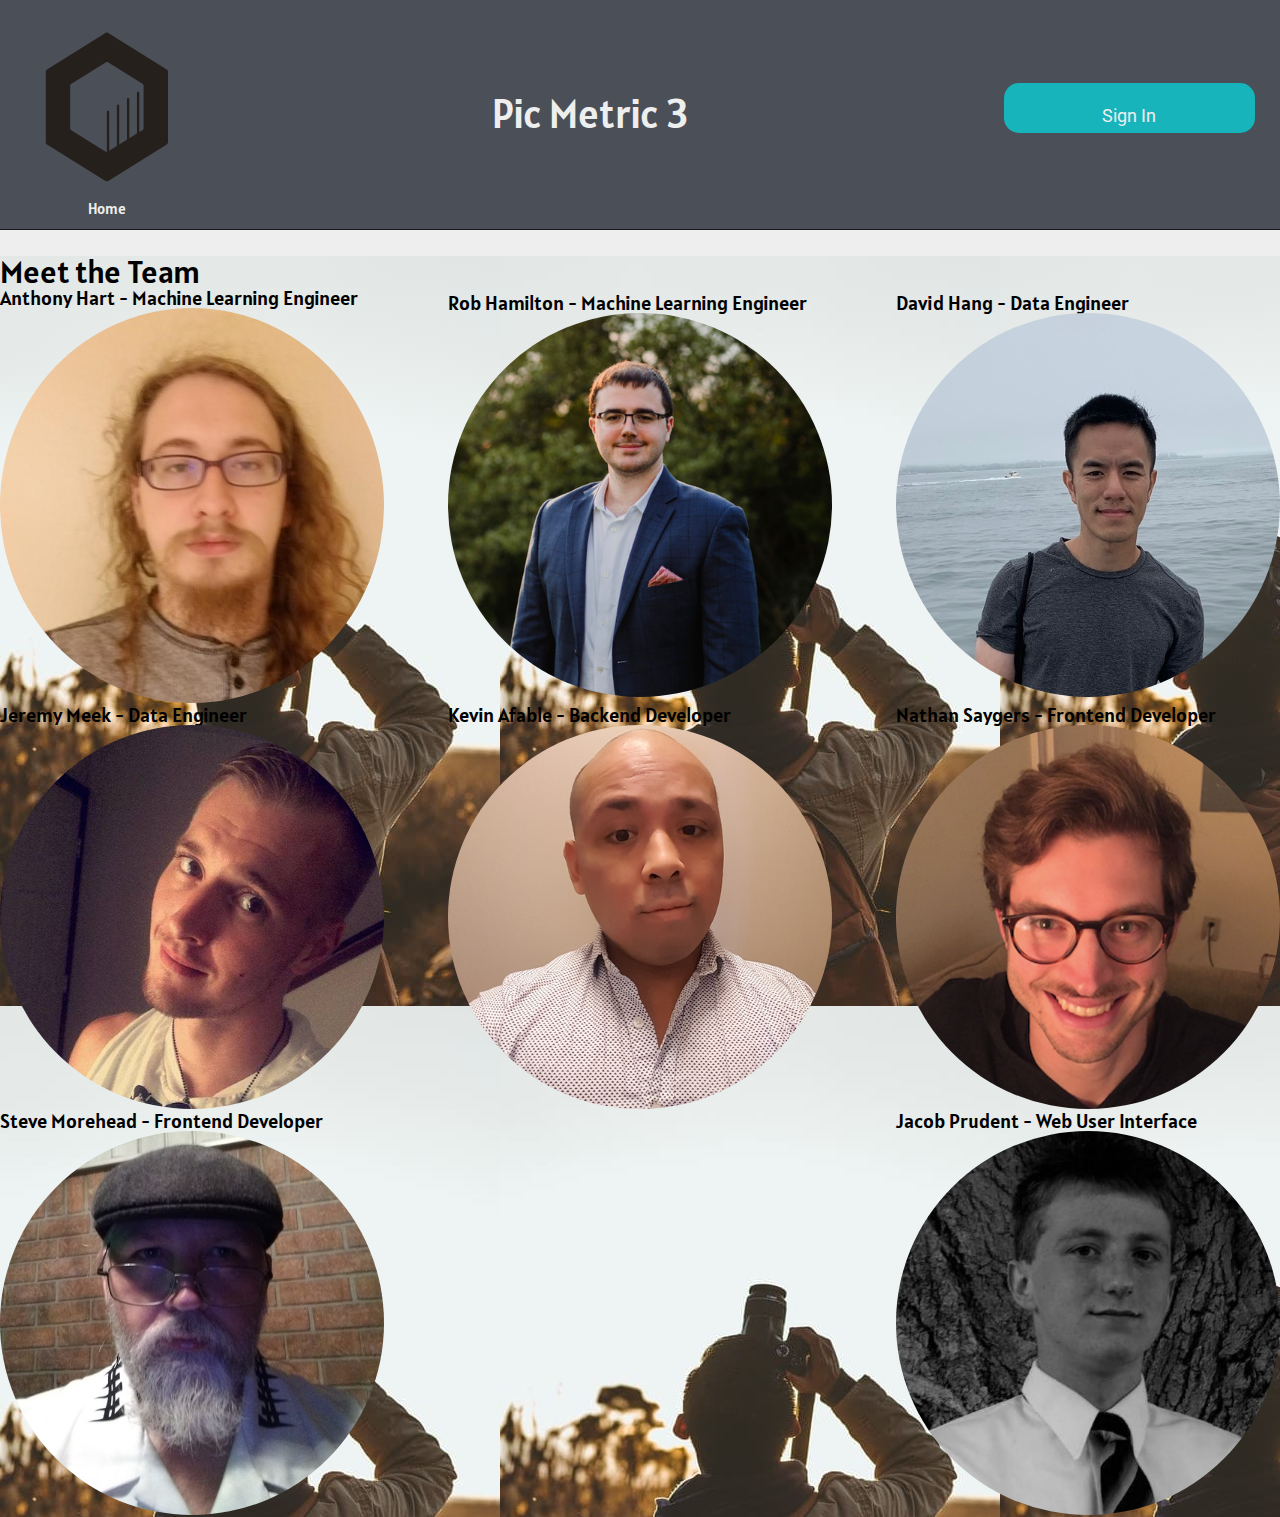
==== about.html @ 92846a01 "finished styling for index, started on about page" ====
<!DOCTYPE html>
<html lang="en">
<head>
    <meta charset="UTF-8">
    <meta name="viewport" content="width=device-width, initial-scale=1.0">
    <meta http-equiv="X-UA-Compatible" content="ie=edge">
    <!--Fonts go here-->
    <link href="https://fonts.googleapis.com/css?family=Roboto" rel="stylesheet">
    <link href="https://fonts.googleapis.com/css?family=Alatsi&display=swap" rel="stylesheet">
    <link href="css/index.css" rel="stylesheet">
    <title>Pic Metric 3</title>
</head>
<body>
    <div class="container">
        <header>
            <div class="top-bar">
                <nav>
                    <a href="index.html" class="logo">
                            <img  src="img/logo.svg" alt="AI powered photo reconition">
                            <h3>Home</h3>
                    </a>
                    <a class="title"><h1>Pic Metric 3</h1></a>
                    <a class="button" href="#">Sign In </a>
                </nav>
            </div>
        </header>
        <section class= "about">
            <h2>Meet the Team</h2>
            <div class= "team">
                <div class="person">
                    <h3>Anthony Hart - Machine Learning Engineer</h3>
                    <img src="img/anthony.jpg">
                </div>
                <div class="person">
                        <h3>Rob Hamilton - Machine Learning Engineer</h3>
                        <img src="img/rob.png">
                    </div>
                <div class="person">
                    <h3>David Hang - Data Engineer</h3>
                    <img src="img/david.jpg">
                </div>
                <div class="person">
                        <h3>Jeremy Meek - Data Engineer</h3>
                        <img src="img/jeremy.jpg">
                    </div>
                <div class="person">
                    <h3>Kevin Afable - Backend Developer</h3>
                    <img src="img/kevin.jpg">
                </div>
                
                <div class="person">
                    <h3>Nathan Saygers - Frontend Developer</h3>
                    <img src="img/nate.png">
                </div>
                <div class="person">
                    <h3>Steve Morehead - Frontend Developer</h3>
                    <img src="img/steve.jpg">
                </div>
                <div class="person">
                    <h3>Jacob Prudent - Web User Interface</h3>
                    <img src="img/jake.jpg">
                </div>
            </div>
        </section>
   </div>
</body>
</html>
---- css/index.css ----
/* http://meyerweb.com/eric/tools/css/reset/ 
   v2.0 | 20110126
   License: none (public domain)
*/
html,
body,
div,
span,
applet,
object,
iframe,
h1,
h2,
h3,
h4,
h5,
h6,
p,
blockquote,
pre,
a,
abbr,
acronym,
address,
big,
cite,
code,
del,
dfn,
em,
img,
ins,
kbd,
q,
s,
samp,
small,
strike,
strong,
sub,
sup,
tt,
var,
b,
u,
i,
center,
dl,
dt,
dd,
ol,
ul,
li,
fieldset,
form,
label,
legend,
table,
caption,
tbody,
tfoot,
thead,
tr,
th,
td,
article,
aside,
canvas,
details,
embed,
figure,
figcaption,
footer,
header,
hgroup,
menu,
nav,
output,
ruby,
section,
summary,
time,
mark,
audio,
video {
  margin: 0;
  padding: 0;
  border: 0;
  font-size: 100%;
  font: inherit;
  vertical-align: baseline;
}
/* HTML5 display-role reset for older browsers */
article,
aside,
details,
figcaption,
figure,
footer,
header,
hgroup,
menu,
nav,
section {
  display: block;
}
body {
  line-height: 1;
}
ol,
ul {
  list-style: none;
}
blockquote,
q {
  quotes: none;
}
blockquote:before,
blockquote:after,
q:before,
q:after {
  content: '';
  content: none;
}
table {
  border-collapse: collapse;
  border-spacing: 0;
}
* {
  box-sizing: border-box;
}
html {
  font-size: 62.5%;
}
html,
body {
  font-family: 'Roboto', sans-serif;
  background: #eeeeee;
}
h1,
h2,
h3,
h4,
h5,
h6 {
  font-family: 'Alatsi', sans-serif;
}
h1 {
  font-size: 4rem;
}
h2 {
  font-size: 3.2rem;
}
h3 {
  font-size: 2rem;
}
p {
  line-height: 1.5;
  font-size: 1.6rem;
}
img {
  max-width: 100%;
  height: auto;
}
content {
  max-width: 100%;
  width: 100%;
  margin: 0 auto;
}
.top-bar {
  border-bottom: black 1px solid;
  margin: 0% 0% 0% 0%;
  padding: 1%;
  background: #393e46;
  color: #eeeeee;
  position: fixed;
  top: 0;
  width: 100%;
  opacity: 0.9;
  display: flex;
  flex-flow: row nowrap;
  justify-content: space-between;
  align-items: center;
  max-width: 100%;
}
.top-bar nav {
  display: flex;
  flex-flow: row nowrap;
  justify-content: space-between;
  align-items: center;
}
.top-bar nav a:link {
  text-decoration: none;
  color: #eeeeee;
}
.top-bar nav a:visited {
  text-decoration: none;
  color: black;
}
.top-bar .logo {
  display: flex;
  flex-flow: row nowrap;
  justify-content: space-between;
  align-items: center;
  flex-flow: column;
  justify-content: center;
  width: 15%;
  border: #eeeeee 1px #222831;
}
.top-bar .logo h3 {
  font-size: 1.5rem;
}
.top-bar .logo:hover {
  background: #eeeeee;
  opacity: 0.6;
  color: black;
  cursor: pointer;
}
.top-bar .button {
  display: block;
  margin: 0% 1% 1% 2%;
  max-width: 100%;
  width: 80%;
  height: 4rem;
  background-color: #00adb5;
  color: #eeeeee;
  font-size: 1.75rem;
  padding: 5%;
  border-radius: 15px;
  text-align: center;
  text-decoration: none;
  cursor: pointer;
  width: 20%;
  padding: 2%;
}
.top-bar .button:hover {
  color: #00adb5;
  background: #eeeeee;
}
body {
  background: url(../img/backpackcam.jpg) #eeeeee;
}
.main .signup {
  padding: 1%;
  display: flex;
  flex-flow: row nowrap;
  justify-content: space-between;
  align-items: center;
  flex-flow: column nowrap;
  background: transparent;
  justify-content: space-around;
  height: 100vh;
}
.main .signup h2 {
  line-height: 4;
  background: #eeeeee;
  color: #222831;
  opacity: 0.5;
  display: flex;
  flex-flow: column nowrap;
  justify-content: center;
  align-items: center;
}
.main .signup .button {
  display: block;
  margin: 0% 1% 1% 2%;
  max-width: 100%;
  width: 80%;
  height: 4rem;
  background-color: #00adb5;
  color: #eeeeee;
  font-size: 1.75rem;
  padding: 5%;
  border-radius: 15px;
  text-align: center;
  text-decoration: none;
  cursor: pointer;
  font-size: 3rem;
  color: #00adb5;
  background: #eeeeee;
  padding: 1%;
  opacity: 0.8;
}
.main .signup .button:hover {
  color: #00adb5;
  background: #eeeeee;
}
.main .signup .button:hover {
  color: black;
  opacity: 0.6;
}
.about {
  margin-top: 20%;
}
.team {
  display: flex;
  flex-flow: row nowrap;
  justify-content: space-between;
  align-items: center;
  flex-flow: wrap;
}
.team .person {
  width: 30%;
}
.team .person img {
  border-radius: 50%;
}
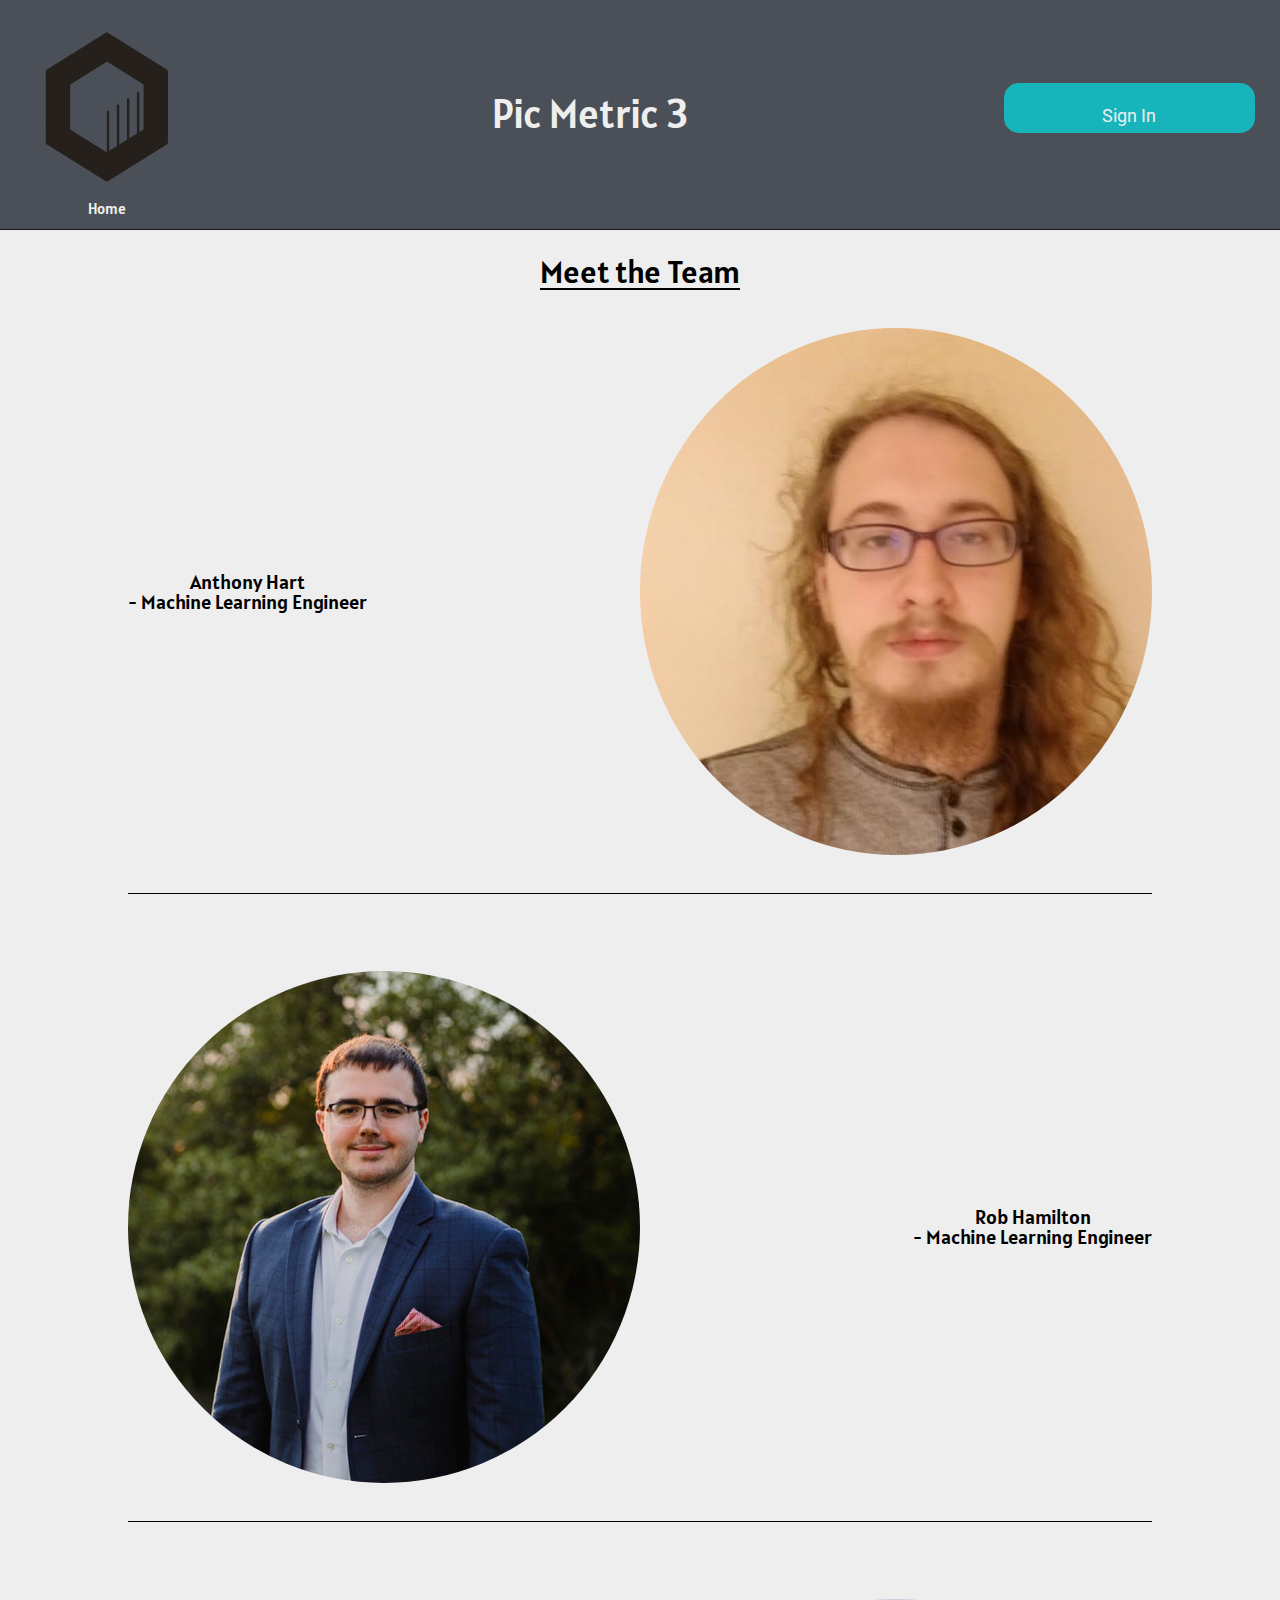
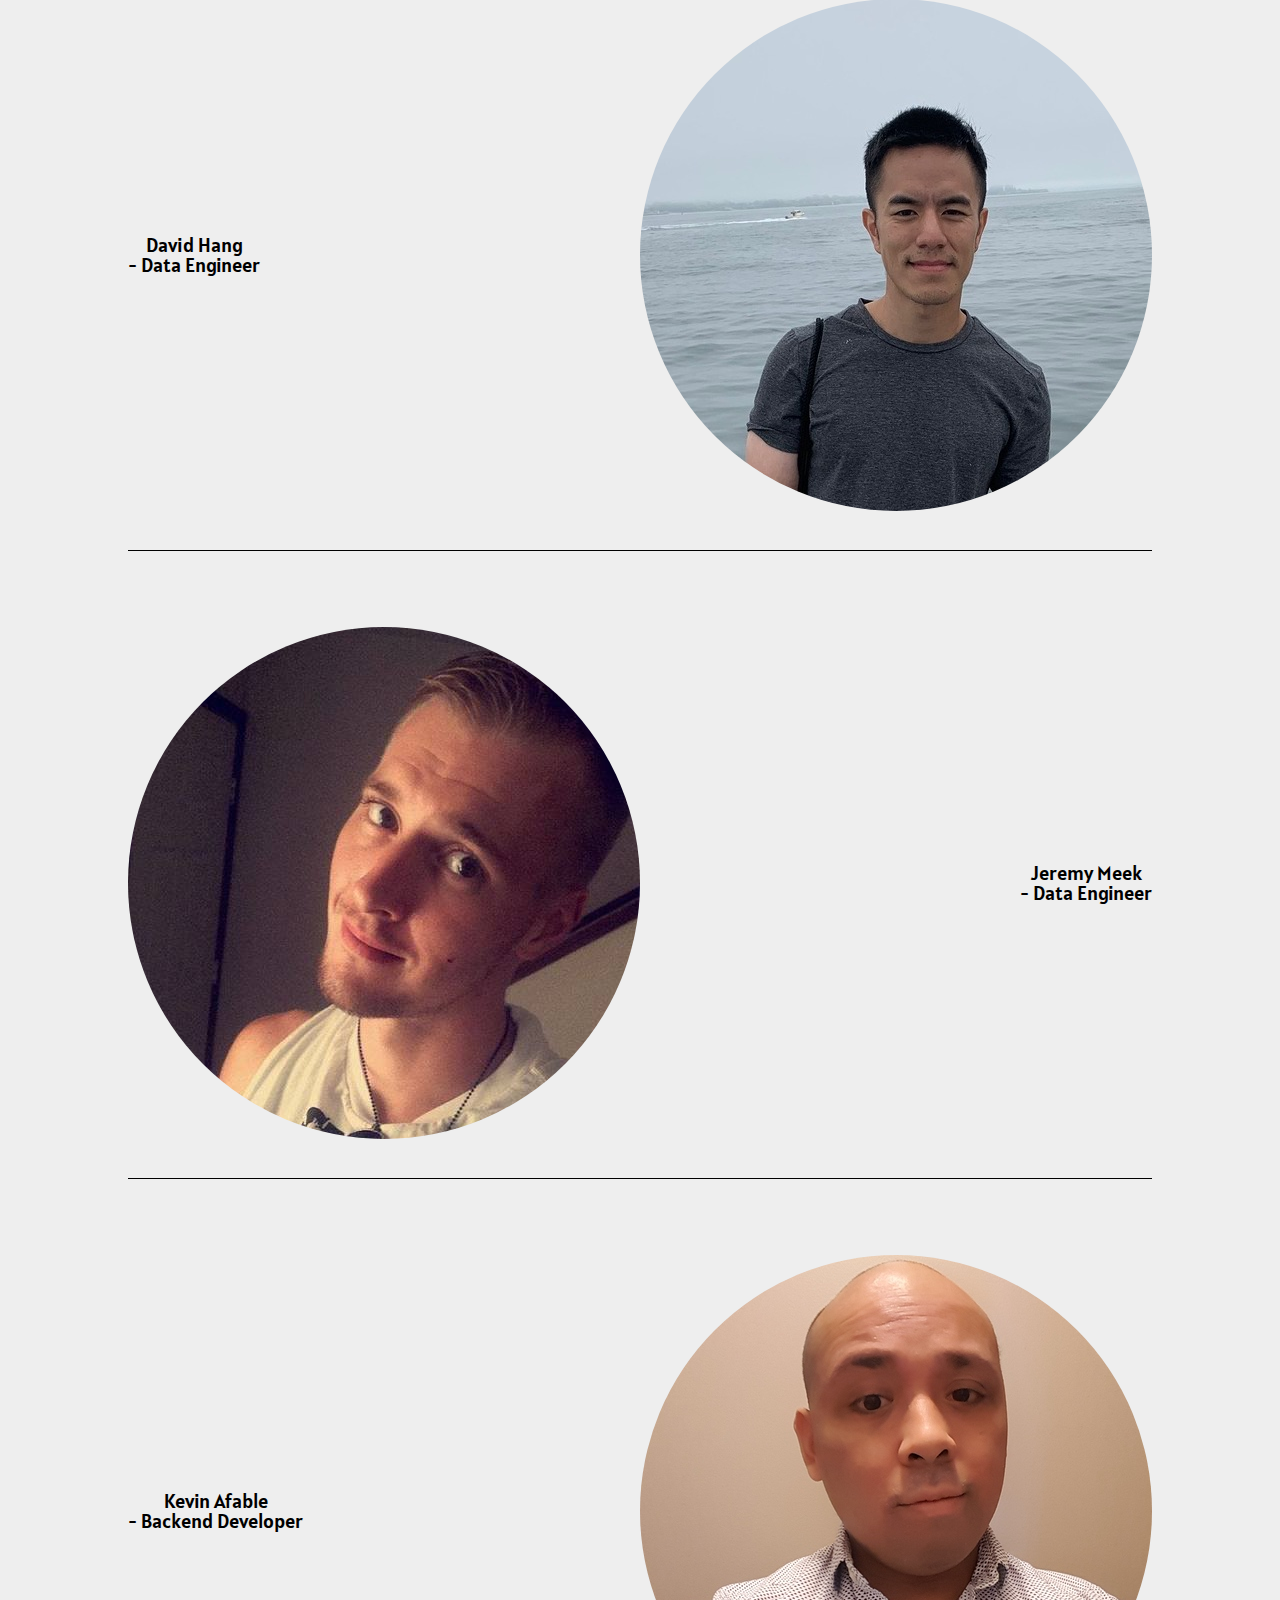
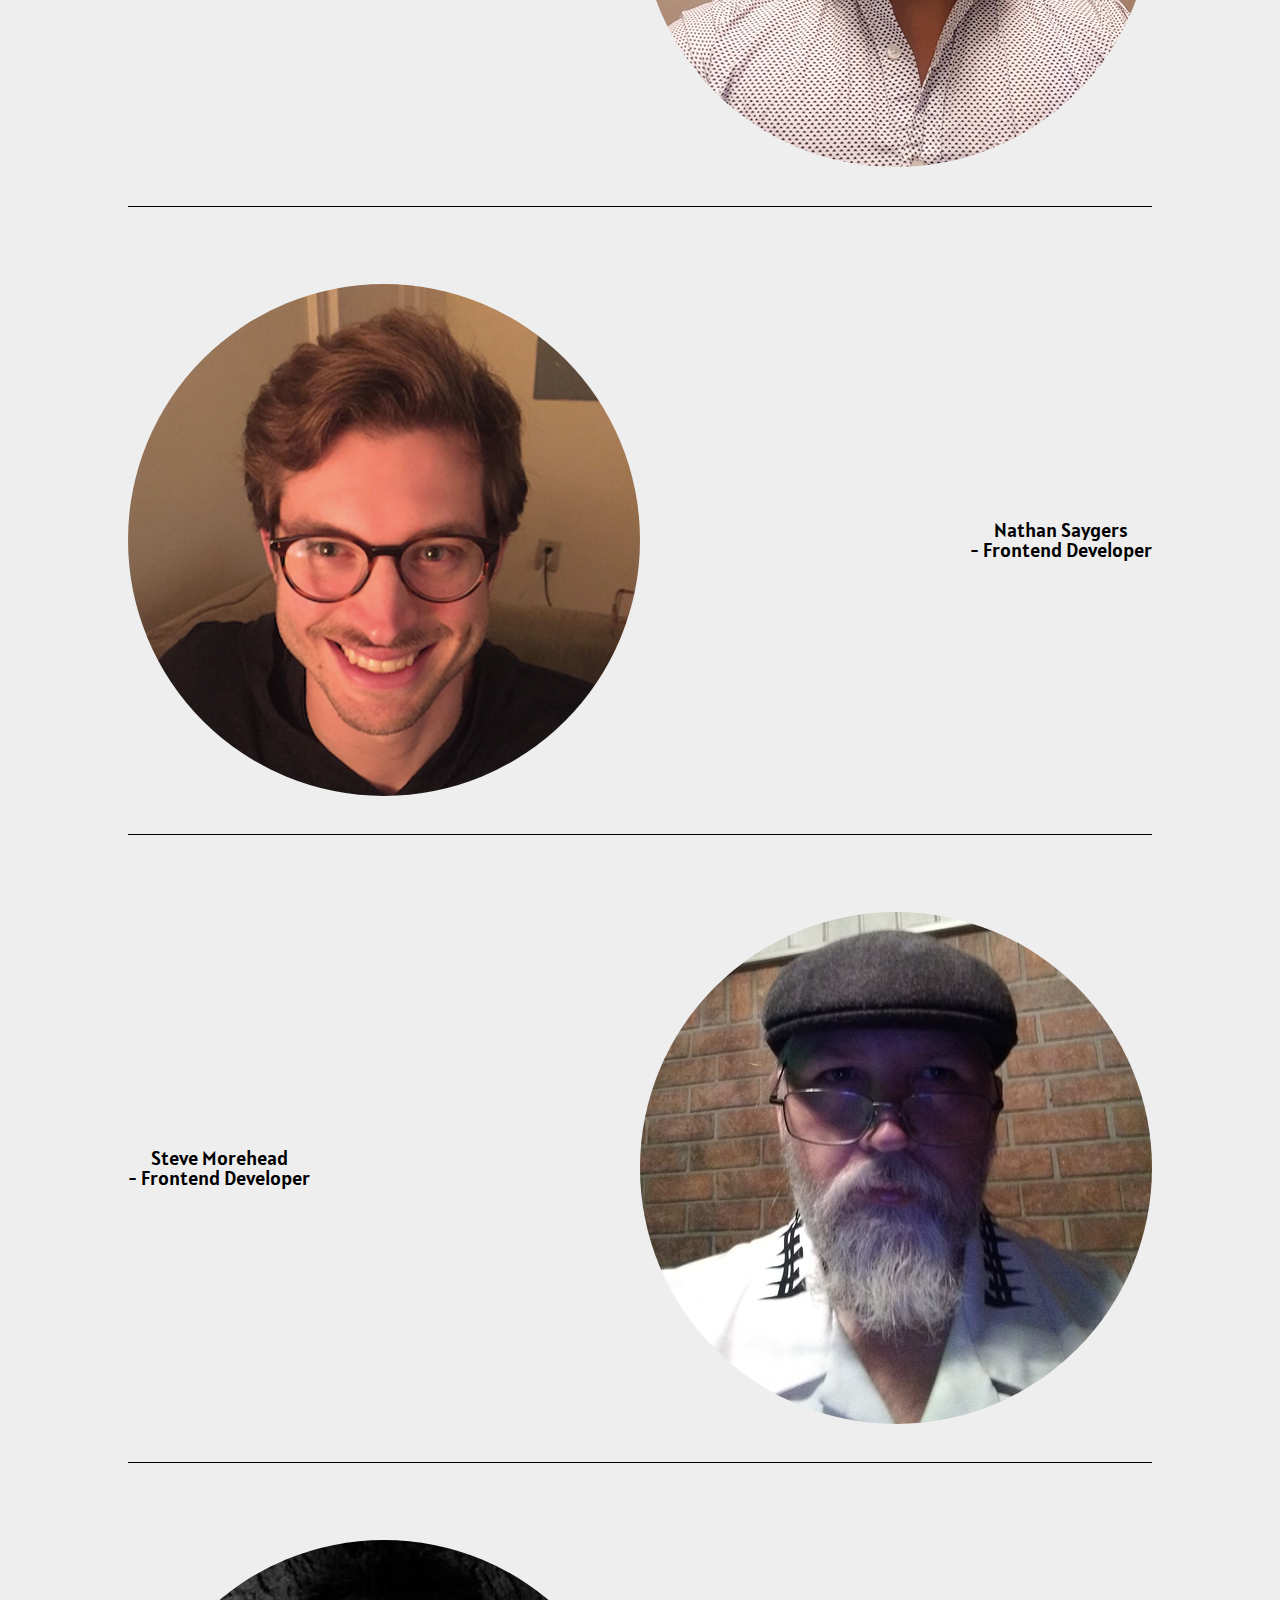
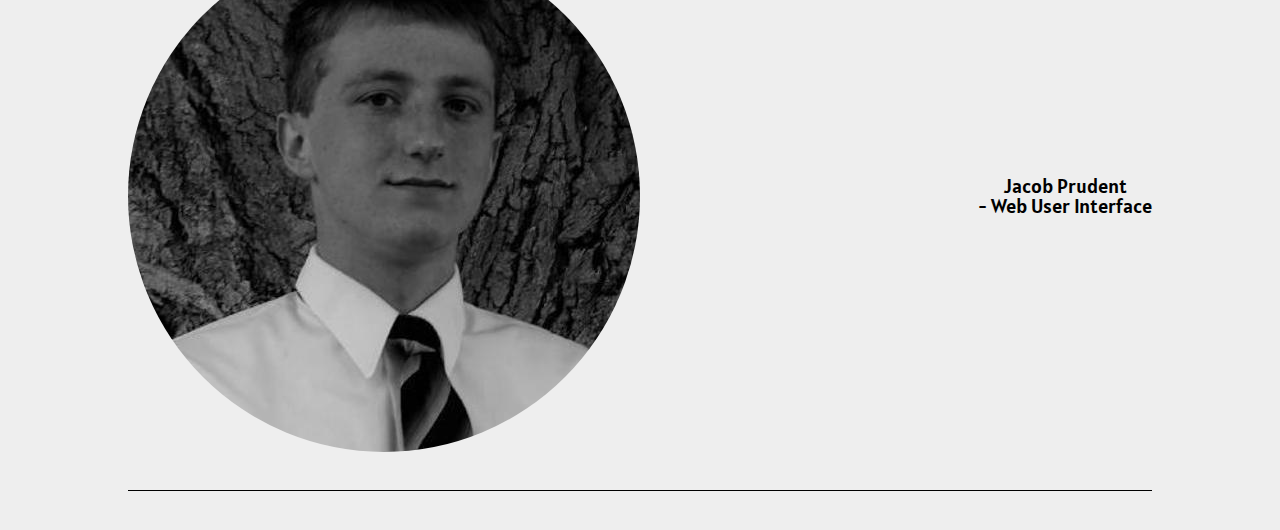
==== commit 60ba815f: "Styled About section. Added to marketing page." ====
--- a/about.html
+++ b/about.html
@@ -28,36 +28,36 @@
             <h2>Meet the Team</h2>
             <div class= "team">
                 <div class="person">
-                    <h3>Anthony Hart - Machine Learning Engineer</h3>
+                    <h3>Anthony Hart<br> - Machine Learning Engineer</h3>
                     <img src="img/anthony.jpg">
                 </div>
-                <div class="person">
-                        <h3>Rob Hamilton - Machine Learning Engineer</h3>
+                <div class="person reverse">
+                        <h3>Rob Hamilton <br>- Machine Learning Engineer</h3>
                         <img src="img/rob.png">
                     </div>
-                <div class="person">
-                    <h3>David Hang - Data Engineer</h3>
+                <div class="person ">
+                    <h3>David Hang <br>- Data Engineer</h3>
                     <img src="img/david.jpg">
                 </div>
-                <div class="person">
-                        <h3>Jeremy Meek - Data Engineer</h3>
+                <div class="person reverse">
+                        <h3>Jeremy Meek<br> - Data Engineer</h3>
                         <img src="img/jeremy.jpg">
                     </div>
                 <div class="person">
-                    <h3>Kevin Afable - Backend Developer</h3>
+                    <h3>Kevin Afable<br> - Backend Developer</h3>
                     <img src="img/kevin.jpg">
                 </div>
                 
-                <div class="person">
-                    <h3>Nathan Saygers - Frontend Developer</h3>
+                <div class="person reverse">
+                    <h3>Nathan Saygers<br> - Frontend Developer</h3>
                     <img src="img/nate.png">
                 </div>
                 <div class="person">
-                    <h3>Steve Morehead - Frontend Developer</h3>
+                    <h3>Steve Morehead<br> - Frontend Developer</h3>
                     <img src="img/steve.jpg">
                 </div>
-                <div class="person">
-                    <h3>Jacob Prudent - Web User Interface</h3>
+                <div class="person reverse">
+                    <h3>Jacob Prudent<br> - Web User Interface</h3>
                     <img src="img/jake.jpg">
                 </div>
             </div>
--- a/css/index.css
+++ b/css/index.css
@@ -237,7 +237,7 @@
   color: #00adb5;
   background: #eeeeee;
 }
-body {
+.main {
   background: url(../img/backpackcam.jpg) #eeeeee;
 }
 .main .signup {
@@ -289,19 +289,68 @@
   color: black;
   opacity: 0.6;
 }
+.marketing {
+  display: flex;
+  flex-flow: row nowrap;
+  justify-content: space-between;
+  flex-flow: wrap;
+  justify-content: center;
+  align-items: center;
+}
+.marketing .fact {
+  margin: 3%;
+  display: flex;
+  flex-flow: row nowrap;
+  justify-content: space-between;
+  align-items: center;
+  width: 80%;
+  text-align: center;
+  padding-bottom: 3%;
+  border-bottom: 1px solid black;
+}
+.marketing .fact img {
+  border-radius: 9%;
+  width: 50%;
+}
+.marketing .reverse {
+  flex-direction: row-reverse;
+}
 .about {
   margin-top: 20%;
 }
-.team {
-  display: flex;
-  flex-flow: row nowrap;
-  justify-content: space-between;
-  align-items: center;
+.about {
+  display: flex;
+  flex-flow: row nowrap;
+  justify-content: space-between;
+  align-items: center;
+  flex-flow: column;
+}
+.about h2 {
+  border-bottom: 2px solid black;
+}
+.about .team {
+  display: flex;
+  flex-flow: row nowrap;
+  justify-content: space-between;
   flex-flow: wrap;
-}
-.team .person {
-  width: 30%;
-}
-.team .person img {
+  justify-content: center;
+  align-items: center;
+}
+.about .team .person {
+  margin: 3%;
+  display: flex;
+  flex-flow: row nowrap;
+  justify-content: space-between;
+  align-items: center;
+  width: 80%;
+  text-align: center;
+  padding-bottom: 3%;
+  border-bottom: 1px solid black;
+}
+.about .team .person img {
   border-radius: 50%;
-}
+  width: 50%;
+}
+.about .team .reverse {
+  flex-direction: row-reverse;
+}
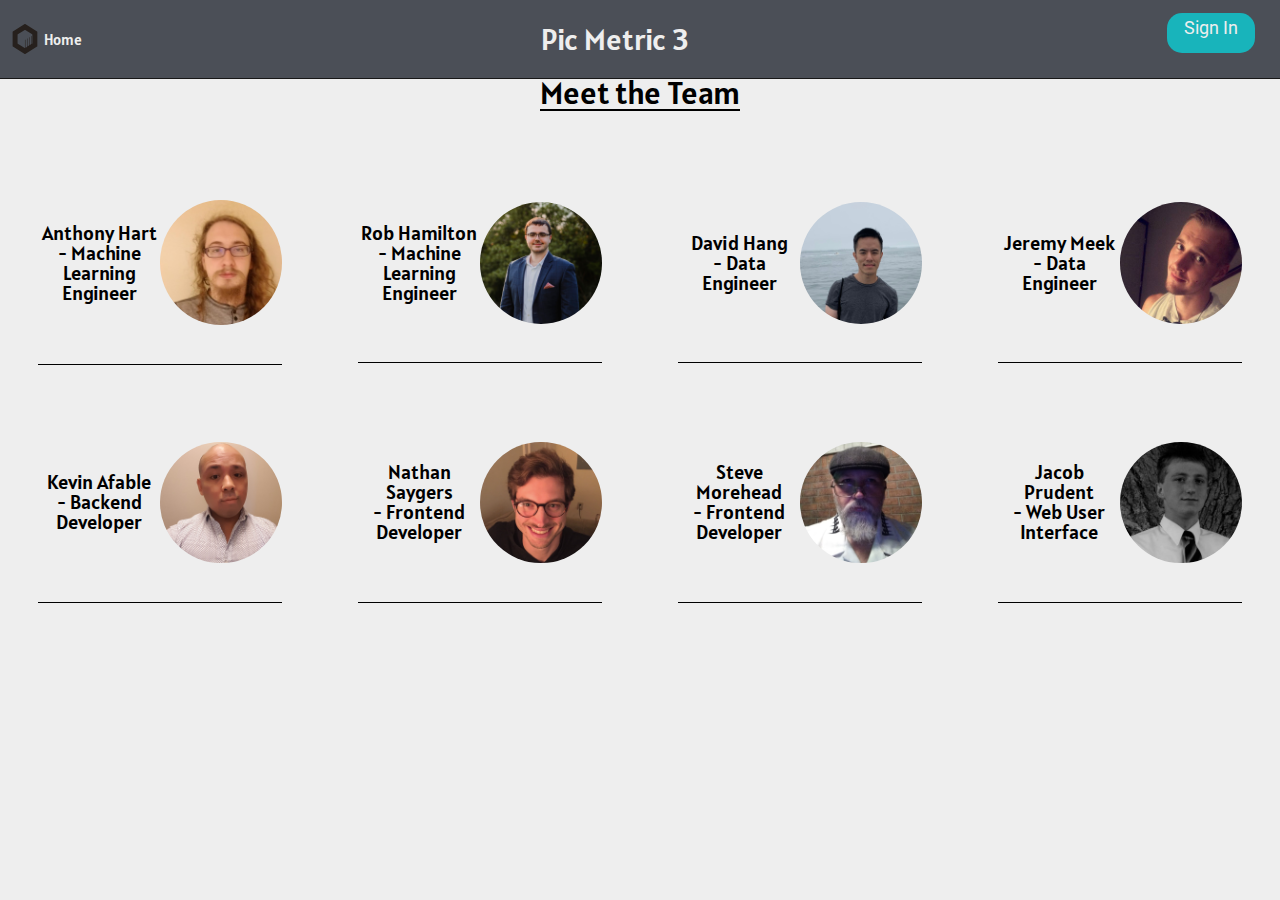
==== commit f9d1c35e: "MVP is met. Need to finish optimizing for larger screen sizes" ====
--- a/about.html
+++ b/about.html
@@ -24,6 +24,7 @@
                 </nav>
             </div>
         </header>
+        <!--Yolo is a neural network "You Only Look Once". It is trained on the coco dataset, which represents 80 objects it has been trained to identify. Our first model, resnet 50 recognizes 1,000 objects. You might wonder, whats the tradeoff then if we have fewer objects? Yolov3 draws boxes around objects it identifies!-->
         <section class= "about">
             <h2>Meet the Team</h2>
             <div class= "team">
--- a/css/index.css
+++ b/css/index.css
@@ -173,14 +173,14 @@
   padding: 1%;
   background: #393e46;
   color: #eeeeee;
+  display: flex;
+  flex-flow: row nowrap;
+  justify-content: space-between;
+  align-items: center;
   position: fixed;
   top: 0;
   width: 100%;
   opacity: 0.9;
-  display: flex;
-  flex-flow: row nowrap;
-  justify-content: space-between;
-  align-items: center;
   max-width: 100%;
 }
 .top-bar nav {
@@ -188,6 +188,12 @@
   flex-flow: row nowrap;
   justify-content: space-between;
   align-items: center;
+}
+@media (min-width: 1000px) {
+  .top-bar nav a h1 {
+    font-size: 3rem;
+    color: #eeeeee;
+  }
 }
 .top-bar nav a:link {
   text-decoration: none;
@@ -205,10 +211,19 @@
   flex-flow: column;
   justify-content: center;
   width: 15%;
-  border: #eeeeee 1px #222831;
+}
+@media (min-width: 1000px) {
+  .top-bar .logo {
+    width: 6%;
+    flex-flow: row;
+    padding: 0% 2% 0% 1%;
+    color: #eeeeee;
+  }
 }
 .top-bar .logo h3 {
   font-size: 1.5rem;
+}
+@media (min-width: 1000px) {
 }
 .top-bar .logo:hover {
   background: #eeeeee;
@@ -237,8 +252,29 @@
   color: #00adb5;
   background: #eeeeee;
 }
+@media (min-width: 1000px) {
+  .top-bar .button {
+    width: 7%;
+    padding: 0.6%;
+  }
+}
+@media (min-width: 1000px) {
+  .main_marketing {
+    display: flex;
+    flex-flow: row nowrap;
+    justify-content: space-between;
+    align-items: center;
+    justify-content: center;
+  }
+}
 .main {
   background: url(../img/backpackcam.jpg) #eeeeee;
+  max-width: 500px;
+}
+@media (min-width: 1000px) {
+  .main {
+    flex-grow: 2;
+  }
 }
 .main .signup {
   padding: 1%;
@@ -289,6 +325,13 @@
   color: black;
   opacity: 0.6;
 }
+@media (min-width: 1000px) {
+  .main .signup .button {
+    background: #00adb5;
+    color: #eeeeee;
+    opacity: 0.7;
+  }
+}
 .marketing {
   display: flex;
   flex-flow: row nowrap;
@@ -296,28 +339,62 @@
   flex-flow: wrap;
   justify-content: center;
   align-items: center;
+  padding-bottom: 5%;
+}
+@media (min-width: 1000px) {
+  .marketing {
+    width: 50%;
+    height: 100vh;
+    padding-top: 6%;
+    align-content: stretch;
+  }
 }
 .marketing .fact {
-  margin: 3%;
-  display: flex;
-  flex-flow: row nowrap;
-  justify-content: space-between;
-  align-items: center;
+  display: flex;
+  flex-flow: row nowrap;
+  justify-content: space-between;
+  align-items: center;
+  flex-direction: column;
   width: 80%;
   text-align: center;
   padding-bottom: 3%;
   border-bottom: 1px solid black;
 }
+@media (min-width: 1000px) {
+  .marketing .fact {
+    flex-direction: row;
+  }
+  .marketing .fact .desk_style {
+    width: 100%;
+  }
+}
+.marketing .fact h2 {
+  margin: 6%;
+}
 .marketing .fact img {
   border-radius: 9%;
-  width: 50%;
-}
-.marketing .reverse {
-  flex-direction: row-reverse;
+  width: 60%;
+  margin: 3%;
+}
+@media (min-width: 1000px) {
+  .marketing .fact img {
+    width: 90%;
+    margin: 3%;
+  }
+}
+@media (min-width: 1000px) {
+  .marketing .reverse {
+    flex-direction: row-reverse;
+  }
 }
 .about {
   margin-top: 20%;
 }
+@media (min-width: 1000px) {
+  .about {
+    margin-top: 6%;
+  }
+}
 .about {
   display: flex;
   flex-flow: row nowrap;
@@ -327,6 +404,11 @@
 }
 .about h2 {
   border-bottom: 2px solid black;
+}
+@media (min-width: 1000px) {
+  .about h2 {
+    margin-bottom: 4%;
+  }
 }
 .about .team {
   display: flex;
@@ -347,6 +429,11 @@
   padding-bottom: 3%;
   border-bottom: 1px solid black;
 }
+@media (min-width: 1000px) {
+  .about .team .person {
+    width: 19%;
+  }
+}
 .about .team .person img {
   border-radius: 50%;
   width: 50%;
@@ -354,3 +441,8 @@
 .about .team .reverse {
   flex-direction: row-reverse;
 }
+@media (min-width: 1000px) {
+  .about .team .reverse {
+    flex-direction: row;
+  }
+}
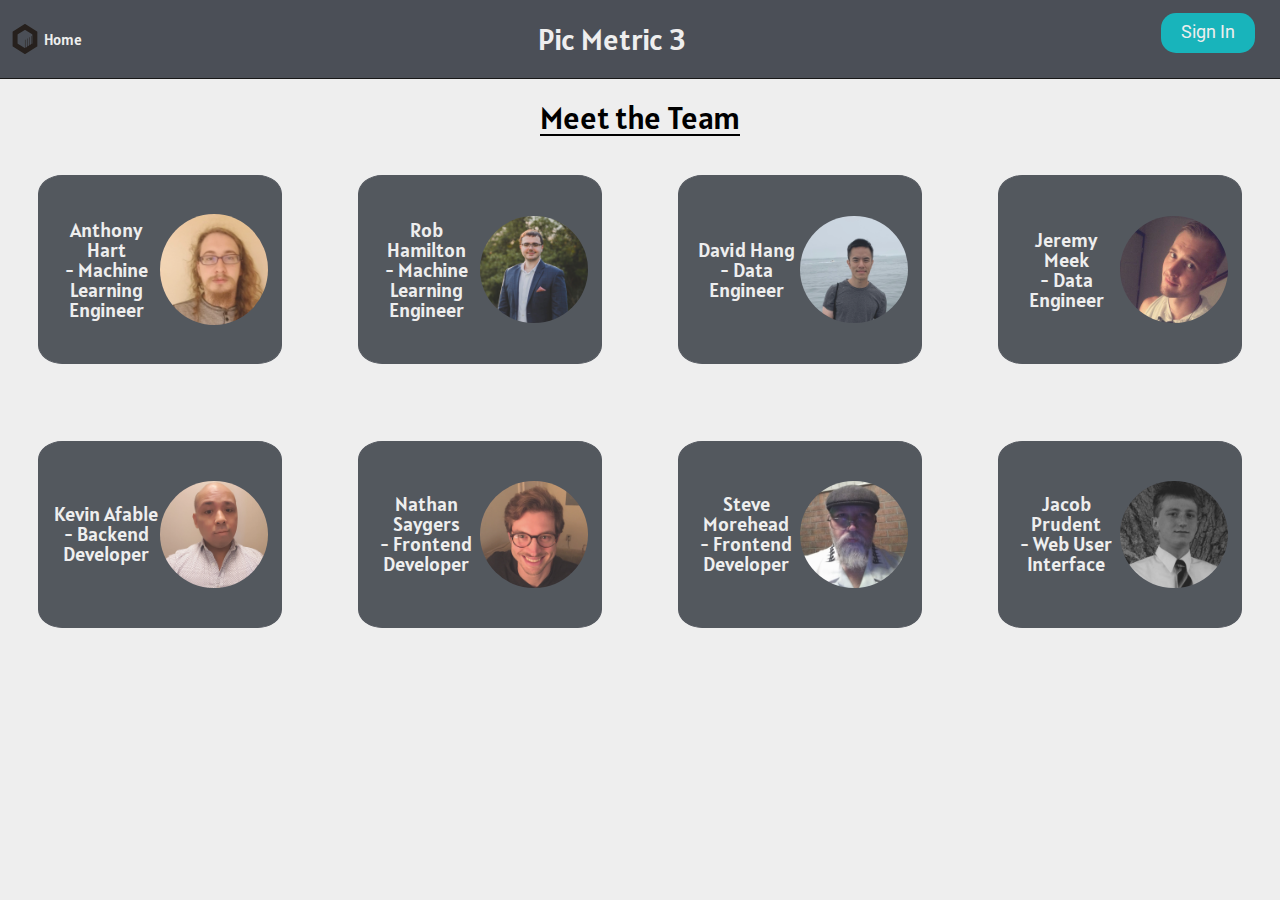
==== commit 0736bd46: "updated styling" ====
--- a/about.html
+++ b/about.html
@@ -28,39 +28,39 @@
         <section class= "about">
             <h2>Meet the Team</h2>
             <div class= "team">
-                <div class="person">
+                <a href="https://github.com/AHartNtkn" class="person">
                     <h3>Anthony Hart<br> - Machine Learning Engineer</h3>
                     <img src="img/anthony.jpg">
-                </div>
-                <div class="person reverse">
+                </a>
+                <a href="https://github.com/Rob1Ham" class="person reverse">
                         <h3>Rob Hamilton <br>- Machine Learning Engineer</h3>
                         <img src="img/rob.png">
-                    </div>
-                <div class="person ">
+                </a>
+                <a href="https://github.com/DAVIDnHANG" class="person ">
                     <h3>David Hang <br>- Data Engineer</h3>
                     <img src="img/david.jpg">
-                </div>
-                <div class="person reverse">
+                </a>
+                <a href="https://github.com/Distortedlogic" class="person reverse">
                         <h3>Jeremy Meek<br> - Data Engineer</h3>
                         <img src="img/jeremy.jpg">
-                    </div>
-                <div class="person">
+                </a>
+                <a href= "https://github.com/Vyraal1" class="person">
                     <h3>Kevin Afable<br> - Backend Developer</h3>
                     <img src="img/kevin.jpg">
-                </div>
+                </a>
                 
-                <div class="person reverse">
+                <a href="https://github.com/nathan-saygers" class="person reverse">
                     <h3>Nathan Saygers<br> - Frontend Developer</h3>
                     <img src="img/nate.png">
-                </div>
-                <div class="person">
+                </a>
+                <a href="https://github.com/orgs/Build-Week-Pic-Metric-3/people/SteveMM-III" class="person">
                     <h3>Steve Morehead<br> - Frontend Developer</h3>
                     <img src="img/steve.jpg">
-                </div>
-                <div class="person reverse">
+                </a>
+                <a href="https://github.com/prudentj" class="person reverse">
                     <h3>Jacob Prudent<br> - Web User Interface</h3>
                     <img src="img/jake.jpg">
-                </div>
+                </a>
             </div>
         </section>
    </div>
--- a/css/index.css
+++ b/css/index.css
@@ -1,3 +1,11 @@
+.link_std:link {
+  text-decoration: none;
+  color: #eeeeee;
+}
+.link_std:visited {
+  text-decoration: none;
+  color: black;
+}
 /* http://meyerweb.com/eric/tools/css/reset/ 
    v2.0 | 20110126
    License: none (public domain)
@@ -247,6 +255,8 @@
   cursor: pointer;
   width: 20%;
   padding: 2%;
+  display: flex;
+  justify-content: center;
 }
 .top-bar .button:hover {
   color: #00adb5;
@@ -254,9 +264,11 @@
 }
 @media (min-width: 1000px) {
   .top-bar .button {
-    width: 7%;
-    padding: 0.6%;
-  }
+    width: 7.5%;
+    padding: 0.9%;
+  }
+}
+@media (min-width: 1000px) {
 }
 @media (min-width: 1000px) {
   .main_marketing {
@@ -395,6 +407,8 @@
     margin-top: 6%;
   }
 }
+@media (min-width: 1000px) {
+}
 .about {
   display: flex;
   flex-flow: row nowrap;
@@ -407,7 +421,7 @@
 }
 @media (min-width: 1000px) {
   .about h2 {
-    margin-bottom: 4%;
+    margin-top: 2%;
   }
 }
 .about .team {
@@ -418,6 +432,11 @@
   justify-content: center;
   align-items: center;
 }
+@media (min-width: 1000px) {
+  .about .team {
+    align-items: stretch;
+  }
+}
 .about .team .person {
   margin: 3%;
   display: flex;
@@ -426,12 +445,43 @@
   align-items: center;
   width: 80%;
   text-align: center;
+  border-bottom: 1px solid black;
   padding-bottom: 3%;
-  border-bottom: 1px solid black;
+  color: black;
+}
+.about .team .person:link {
+  text-decoration: none;
+  color: #eeeeee;
+}
+.about .team .person:visited {
+  text-decoration: none;
+  color: black;
+}
+.about .team .person:hover {
+  opacity: 0.85;
+  cursor: pointer;
 }
 @media (min-width: 1000px) {
   .about .team .person {
     width: 19%;
+    padding: 3% 1% 3% 1%;
+    border: 1px solid #393e46;
+    background-color: #393e46;
+    color: #eeeeee;
+    opacity: 0.85;
+    border-radius: 10%;
+  }
+  .about .team .person:link {
+    text-decoration: none;
+    color: #eeeeee;
+  }
+  .about .team .person:visited {
+    text-decoration: none;
+    color: black;
+  }
+  .about .team .person:hover {
+    opacity: 1;
+    cursor: pointer;
   }
 }
 .about .team .person img {
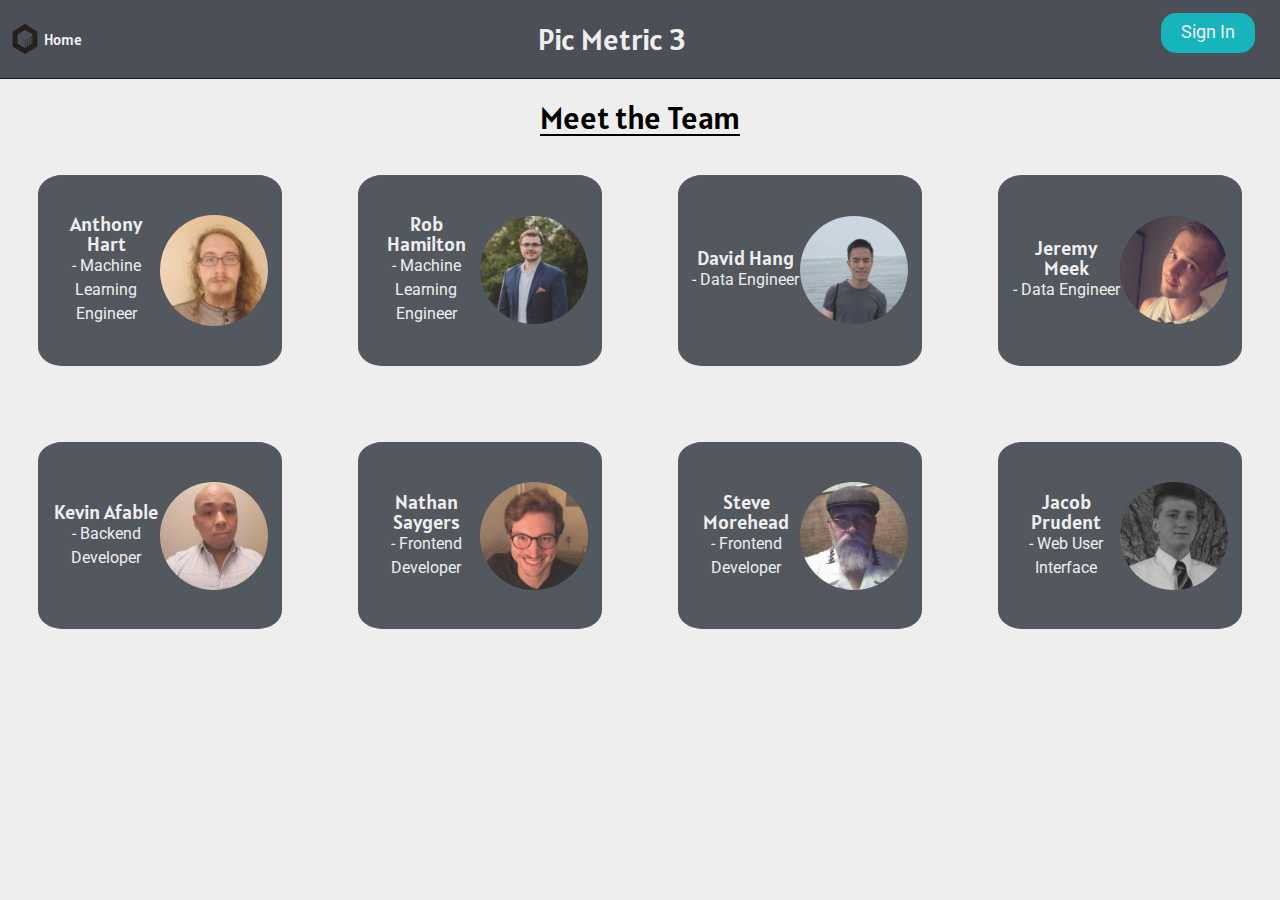
==== commit d50340b6: "cleaned up code" ====
--- a/about.html
+++ b/about.html
@@ -1,68 +1,92 @@
 <!DOCTYPE html>
 <html lang="en">
-<head>
-    <meta charset="UTF-8">
-    <meta name="viewport" content="width=device-width, initial-scale=1.0">
-    <meta http-equiv="X-UA-Compatible" content="ie=edge">
-    <!--Fonts go here-->
-    <link href="https://fonts.googleapis.com/css?family=Roboto" rel="stylesheet">
-    <link href="https://fonts.googleapis.com/css?family=Alatsi&display=swap" rel="stylesheet">
-    <link href="css/index.css" rel="stylesheet">
-    <title>Pic Metric 3</title>
-</head>
-<body>
-    <div class="container">
-        <header>
-            <div class="top-bar">
-                <nav>
-                    <a href="index.html" class="logo">
-                            <img  src="img/logo.svg" alt="AI powered photo reconition">
-                            <h3>Home</h3>
+    <head>
+        <meta charset="UTF-8">
+        <meta name="viewport" content="width=device-width, initial-scale=1.0">
+        <meta http-equiv="X-UA-Compatible" content="ie=edge">
+        <!--Fonts go here-->
+        <link href="https://fonts.googleapis.com/css?family=Roboto" rel="stylesheet">
+        <link href="https://fonts.googleapis.com/css?family=Alatsi&display=swap" rel="stylesheet">
+        <link href="css/index.css" rel="stylesheet">
+        <title>Pic Metric 3</title>
+    </head>
+    <body>
+        <div class="container">
+            <header>
+                <div class="top-bar">
+                    <nav>
+                        <a href="index.html" class="logo">
+                                <img  src="img/logo.svg" alt="AI powered photo reconition">
+                                <h3>Home</h3>
+                        </a>
+                        <a class="title"><h1>Pic Metric 3</h1></a>
+                        <a class="button" href="#">Sign In </a>
+                    </nav>
+                </div>
+            </header>
+            <section class= "about">
+                <h2>Meet the Team</h2>
+                <div class= "team">
+
+                    <a href="https://github.com/AHartNtkn" class="person">
+                        <div>
+                            <h3>Anthony Hart</h3> 
+                            <p>- Machine Learning Engineer</p>
+                        </div>
+                        <img src="img/anthony.jpg">
                     </a>
-                    <a class="title"><h1>Pic Metric 3</h1></a>
-                    <a class="button" href="#">Sign In </a>
-                </nav>
-            </div>
-        </header>
-        <!--Yolo is a neural network "You Only Look Once". It is trained on the coco dataset, which represents 80 objects it has been trained to identify. Our first model, resnet 50 recognizes 1,000 objects. You might wonder, whats the tradeoff then if we have fewer objects? Yolov3 draws boxes around objects it identifies!-->
-        <section class= "about">
-            <h2>Meet the Team</h2>
-            <div class= "team">
-                <a href="https://github.com/AHartNtkn" class="person">
-                    <h3>Anthony Hart<br> - Machine Learning Engineer</h3>
-                    <img src="img/anthony.jpg">
-                </a>
-                <a href="https://github.com/Rob1Ham" class="person reverse">
-                        <h3>Rob Hamilton <br>- Machine Learning Engineer</h3>
+                    <a href="https://github.com/Rob1Ham" class="person reverse">
+                        <div>
+                            <h3>Rob Hamilton </h3>
+                            <p>- Machine Learning Engineer</p>
+                        </div>
                         <img src="img/rob.png">
-                </a>
-                <a href="https://github.com/DAVIDnHANG" class="person ">
-                    <h3>David Hang <br>- Data Engineer</h3>
-                    <img src="img/david.jpg">
-                </a>
-                <a href="https://github.com/Distortedlogic" class="person reverse">
-                        <h3>Jeremy Meek<br> - Data Engineer</h3>
-                        <img src="img/jeremy.jpg">
-                </a>
-                <a href= "https://github.com/Vyraal1" class="person">
-                    <h3>Kevin Afable<br> - Backend Developer</h3>
-                    <img src="img/kevin.jpg">
-                </a>
-                
-                <a href="https://github.com/nathan-saygers" class="person reverse">
-                    <h3>Nathan Saygers<br> - Frontend Developer</h3>
-                    <img src="img/nate.png">
-                </a>
-                <a href="https://github.com/orgs/Build-Week-Pic-Metric-3/people/SteveMM-III" class="person">
-                    <h3>Steve Morehead<br> - Frontend Developer</h3>
-                    <img src="img/steve.jpg">
-                </a>
-                <a href="https://github.com/prudentj" class="person reverse">
-                    <h3>Jacob Prudent<br> - Web User Interface</h3>
-                    <img src="img/jake.jpg">
-                </a>
-            </div>
-        </section>
-   </div>
-</body>
+                    </a>
+                    <a href="https://github.com/DAVIDnHANG" class="person ">
+                        <div>
+                            <h3>David Hang </h3>
+                            <p>- Data Engineer</p>
+                        </div>
+                        <img src="img/david.jpg">
+                    </a>
+                    <a href="https://github.com/Distortedlogic" class="person reverse">
+                        <div>
+                            <h3>Jeremy Meek</h3>
+                            <p>- Data Engineer</p>
+                        </div>    
+                            <img src="img/jeremy.jpg">
+                    </a>
+                    <a href= "https://github.com/Vyraal1" class="person">
+                        <div>
+                            <h3>Kevin Afable</h3> 
+                            <p>- Backend Developer</p>
+                        </div>
+                        <img src="img/kevin.jpg">
+                    </a>
+                    <a href="https://github.com/nathan-saygers" class="person reverse">
+                        <div>
+                            <h3>Nathan Saygers</h3>
+                            <p>- Frontend Developer</p>
+                        </div>
+                        <img src="img/nate.png">
+                    </a>
+                    <a href="https://github.com/orgs/Build-Week-Pic-Metric-3/people/SteveMM-III" class="person">
+                        <div>
+                                <h3>Steve Morehead</h3>
+                                <p>- Frontend Developer</p>
+                        </div>
+                    
+                        <img src="img/steve.jpg">
+                    </a>
+                    <a href="https://github.com/prudentj" class="person reverse">
+                        <div>
+                            <h3>Jacob Prudent</h3>
+                            <p>- Web User Interface</p>
+                        </div>
+                        <img src="img/jake.jpg">
+                    </a>
+                </div>
+            </section>
+    </div>
+    </body>
 </html>--- a/css/index.css
+++ b/css/index.css
@@ -197,6 +197,18 @@
   justify-content: space-between;
   align-items: center;
 }
+.top-bar nav a {
+  display: flex;
+  flex-flow: row nowrap;
+  justify-content: space-between;
+  align-items: center;
+  flex-flow: nowrap;
+}
+@media (max-width: 330px) {
+  .top-bar nav a h1 {
+    font-size: 3rem;
+  }
+}
 @media (min-width: 1000px) {
   .top-bar nav a h1 {
     font-size: 3rem;
@@ -215,9 +227,9 @@
   display: flex;
   flex-flow: row nowrap;
   justify-content: space-between;
-  align-items: center;
   flex-flow: column;
   justify-content: center;
+  align-items: center;
   width: 15%;
 }
 @media (min-width: 1000px) {
@@ -230,8 +242,6 @@
 }
 .top-bar .logo h3 {
   font-size: 1.5rem;
-}
-@media (min-width: 1000px) {
 }
 .top-bar .logo:hover {
   background: #eeeeee;
@@ -268,7 +278,15 @@
     padding: 0.9%;
   }
 }
-@media (min-width: 1000px) {
+@media (min-width: 800px) {
+  .main_marketing {
+    flex-flow: row nowrap;
+    justify-content: space-between;
+    flex-flow: column nowrap;
+    display: flex;
+    justify-content: center;
+    align-items: center;
+  }
 }
 @media (min-width: 1000px) {
   .main_marketing {
@@ -282,6 +300,16 @@
 .main {
   background: url(../img/backpackcam.jpg) #eeeeee;
   max-width: 500px;
+  max-height: 750px;
+}
+@media (min-width: 800px) {
+  .main {
+    width: 100%;
+    flex-flow: column nowrap;
+    display: flex;
+    justify-content: center;
+    align-items: center;
+  }
 }
 @media (min-width: 1000px) {
   .main {
@@ -297,6 +325,7 @@
   flex-flow: column nowrap;
   background: transparent;
   justify-content: space-around;
+  max-height: 750px;
   height: 100vh;
 }
 .main .signup h2 {
@@ -305,9 +334,9 @@
   color: #222831;
   opacity: 0.5;
   display: flex;
+  justify-content: center;
+  align-items: center;
   flex-flow: column nowrap;
-  justify-content: center;
-  align-items: center;
 }
 .main .signup .button {
   display: block;
@@ -355,22 +384,21 @@
 }
 @media (min-width: 1000px) {
   .marketing {
-    width: 50%;
     height: 100vh;
     padding-top: 6%;
-    align-content: stretch;
+    width: 50%;
   }
 }
 .marketing .fact {
+  border-bottom: 1px solid black;
   display: flex;
   flex-flow: row nowrap;
   justify-content: space-between;
   align-items: center;
   flex-direction: column;
+  padding-bottom: 3%;
+  text-align: center;
   width: 80%;
-  text-align: center;
-  padding-bottom: 3%;
-  border-bottom: 1px solid black;
 }
 @media (min-width: 1000px) {
   .marketing .fact {
@@ -385,8 +413,8 @@
 }
 .marketing .fact img {
   border-radius: 9%;
+  margin: 3%;
   width: 60%;
-  margin: 3%;
 }
 @media (min-width: 1000px) {
   .marketing .fact img {
@@ -400,21 +428,17 @@
   }
 }
 .about {
+  display: flex;
+  flex-flow: row nowrap;
+  justify-content: space-between;
+  align-items: center;
+  flex-flow: column;
   margin-top: 20%;
 }
 @media (min-width: 1000px) {
   .about {
     margin-top: 6%;
   }
-}
-@media (min-width: 1000px) {
-}
-.about {
-  display: flex;
-  flex-flow: row nowrap;
-  justify-content: space-between;
-  align-items: center;
-  flex-flow: column;
 }
 .about h2 {
   border-bottom: 2px solid black;
